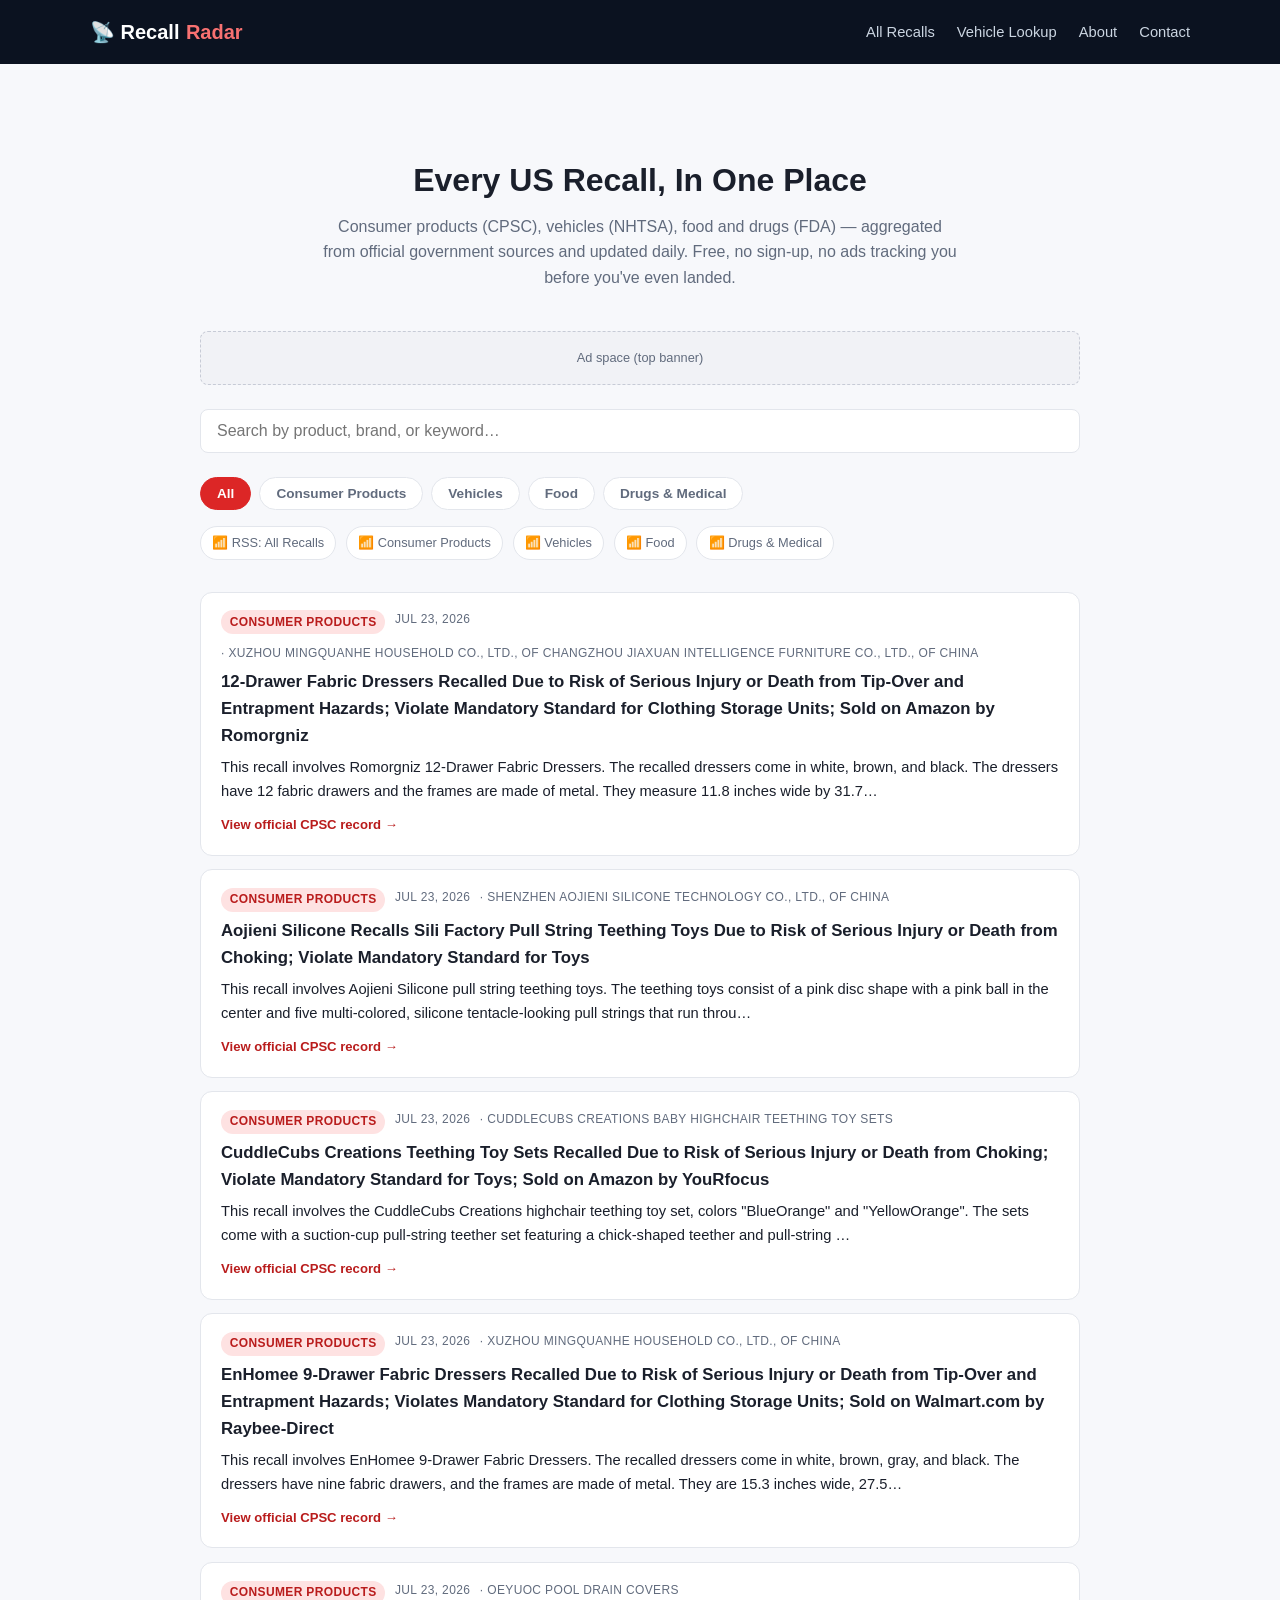
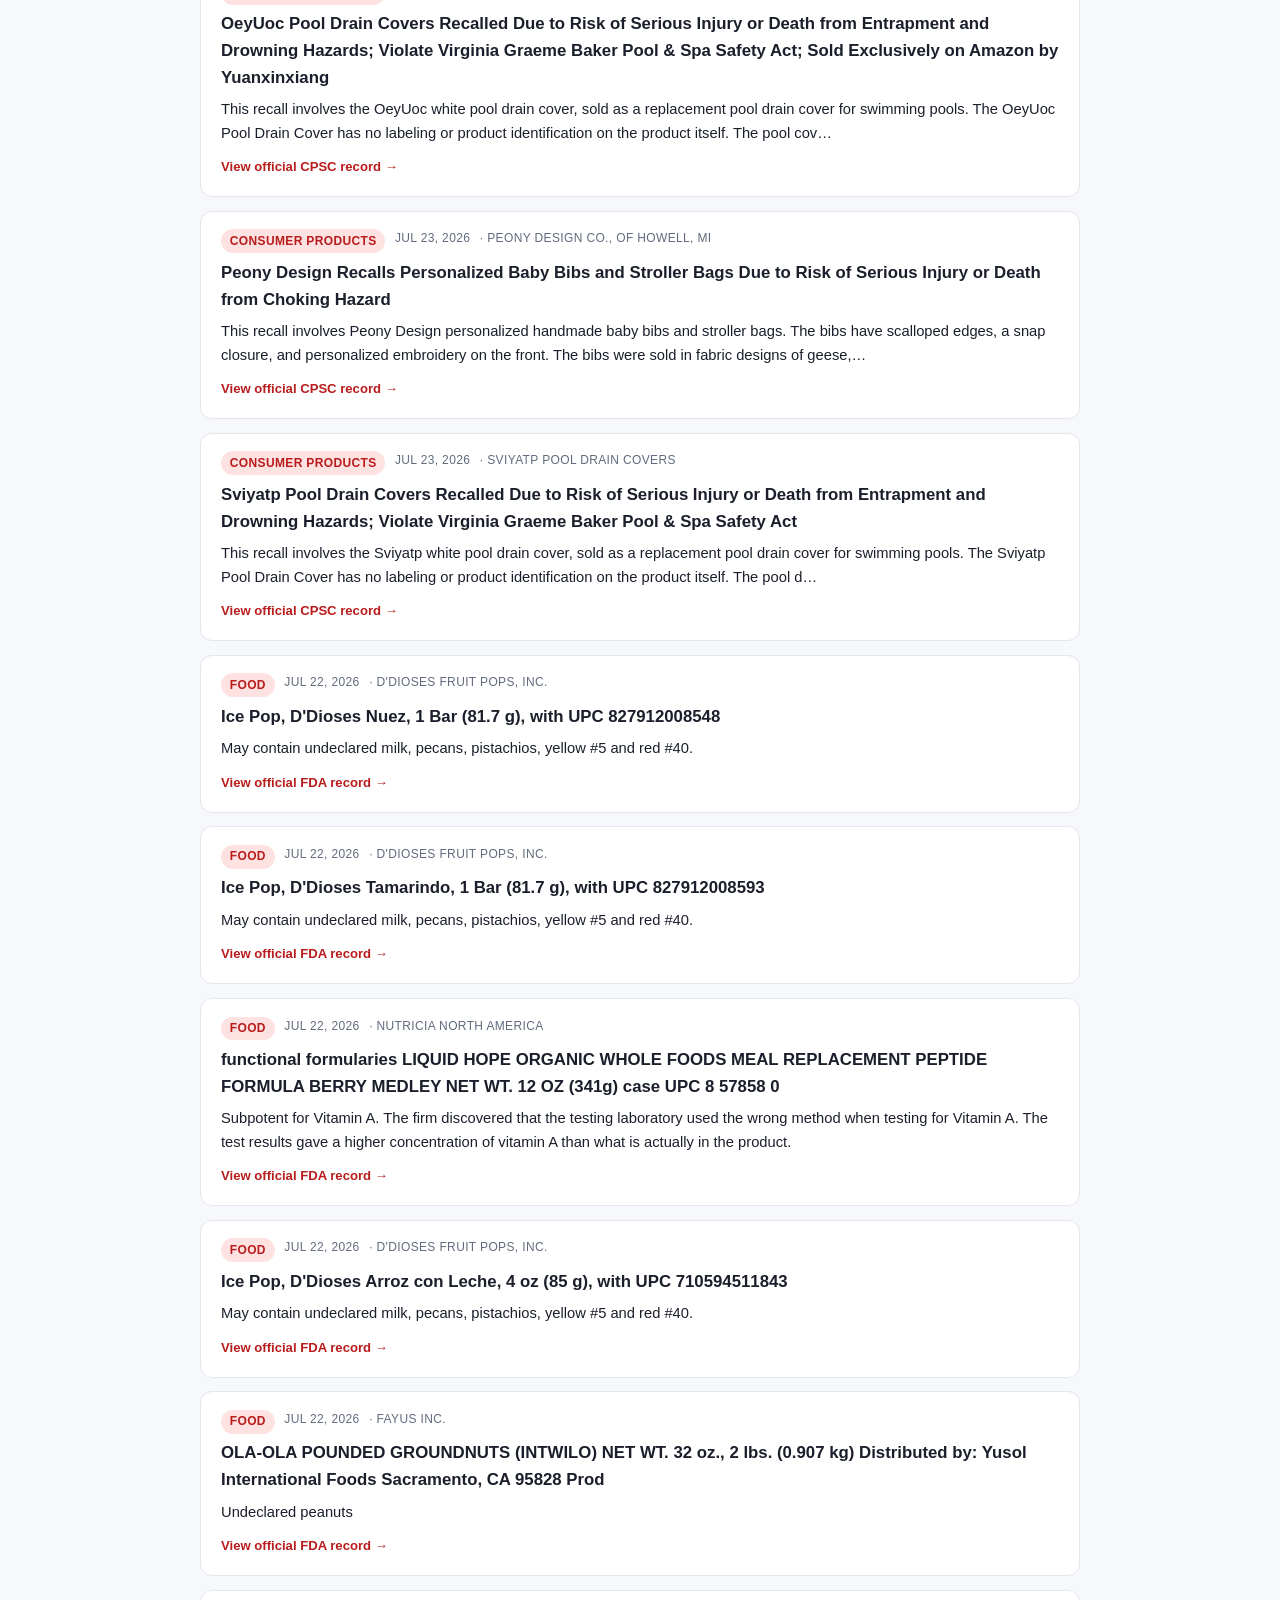
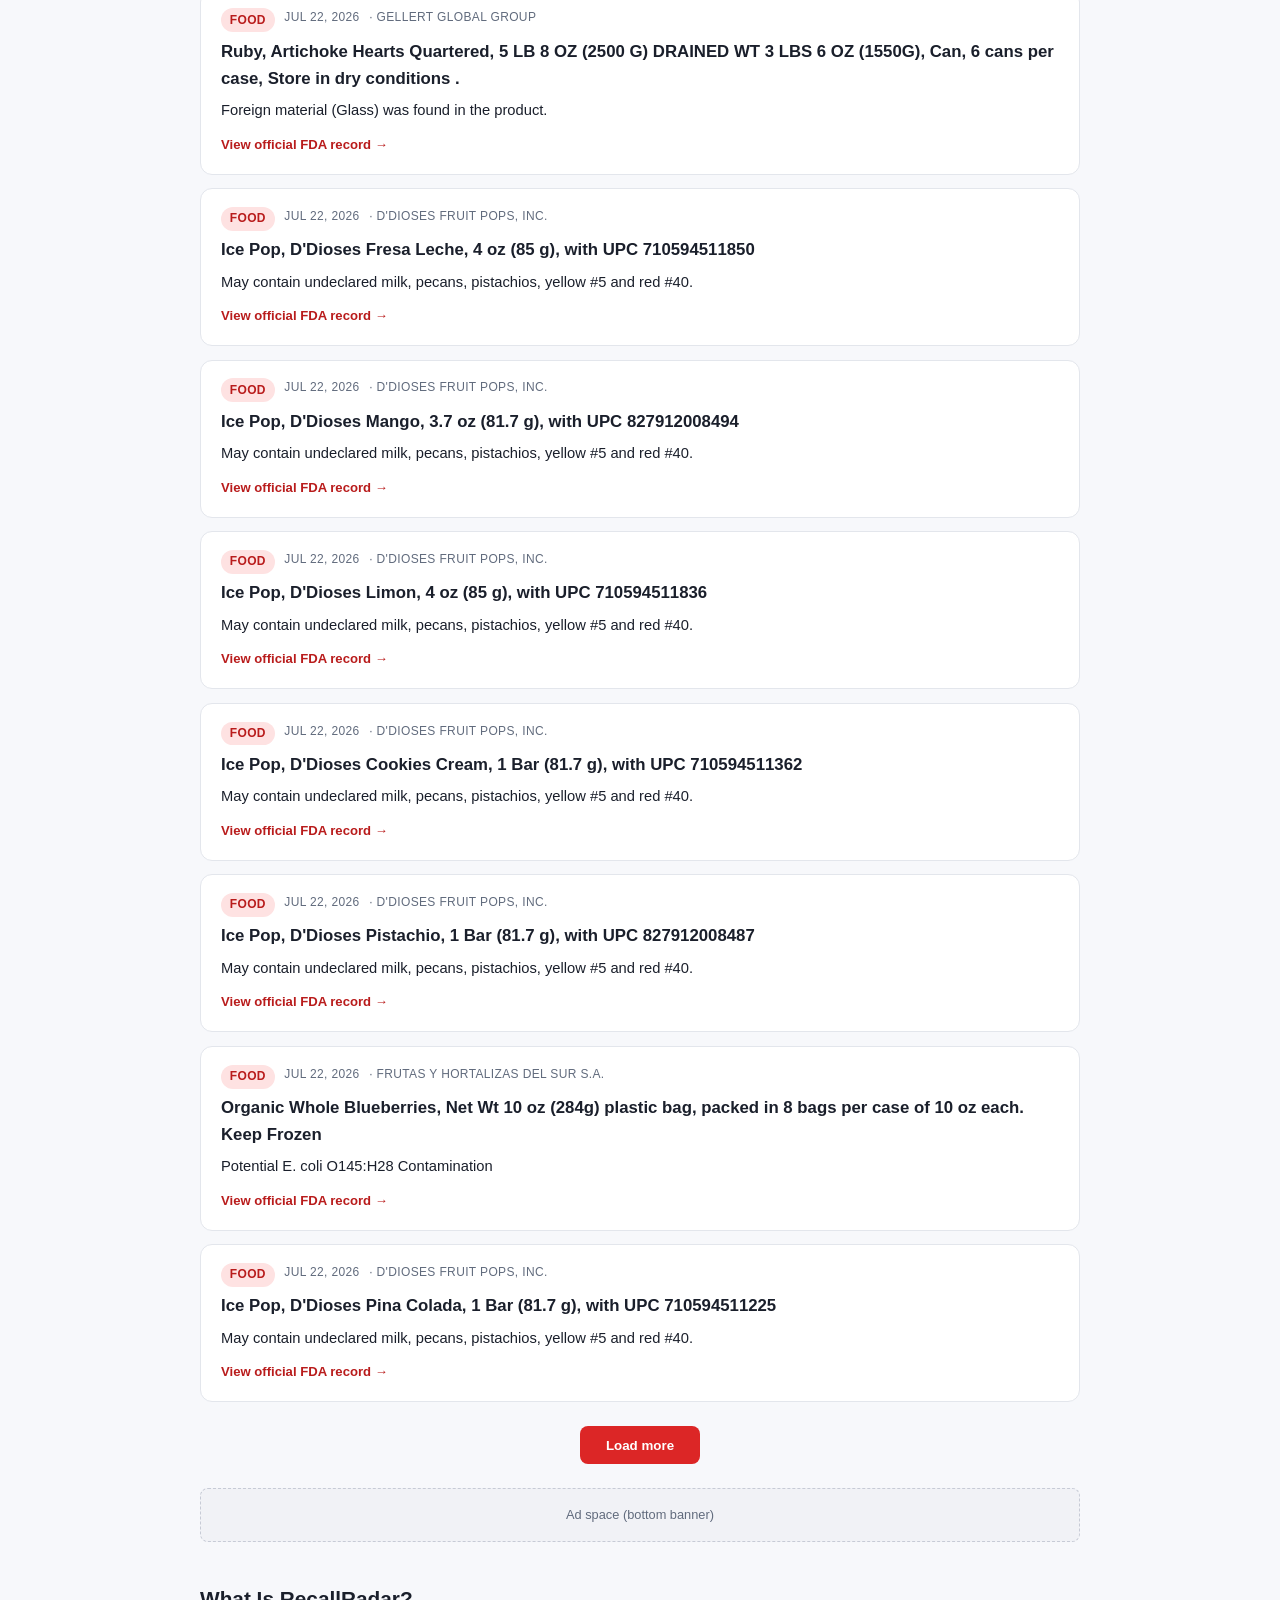
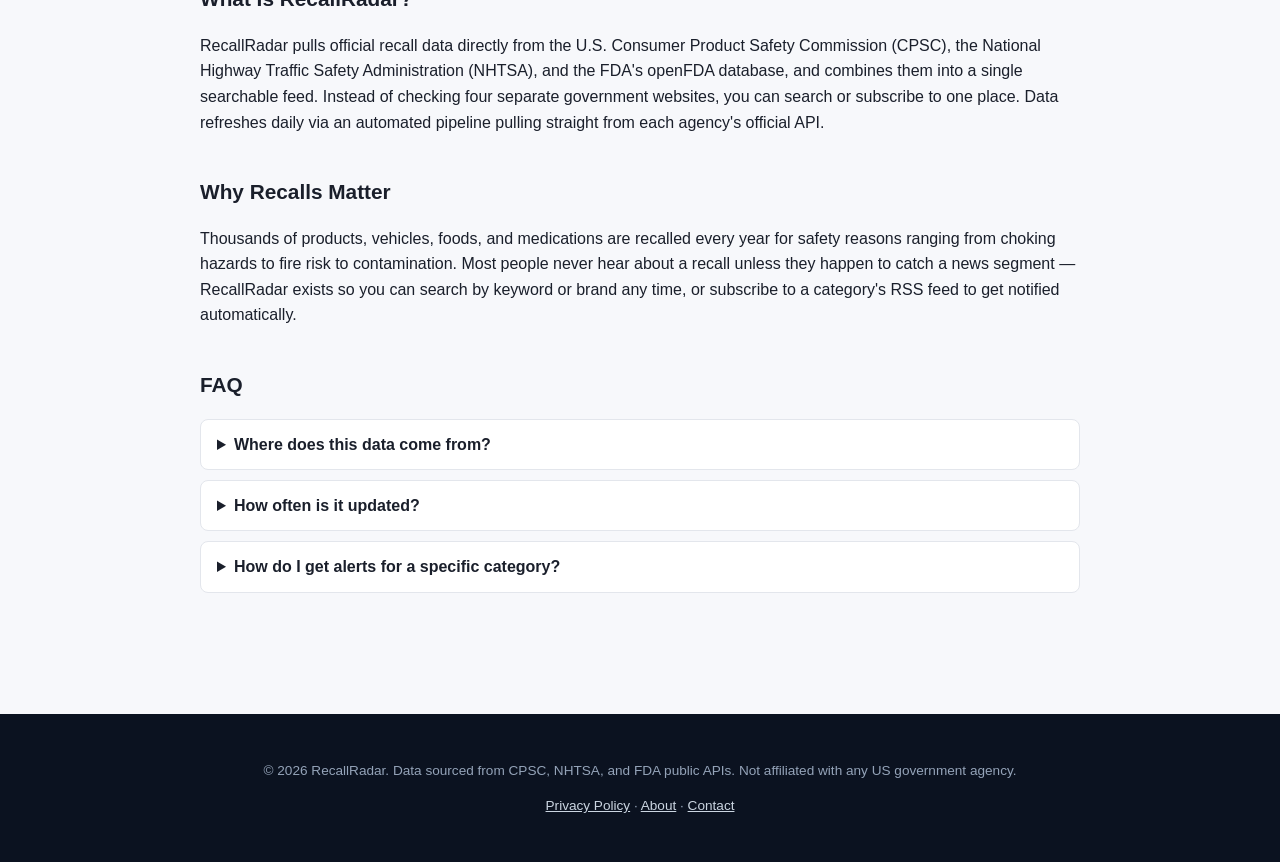
==== index.html @ 8d0bef72 "first commit" ====
<!DOCTYPE html>
<html lang="en">
<head>
<meta charset="UTF-8">
<meta name="viewport" content="width=device-width, initial-scale=1.0">
<title>RecallRadar — All US Product, Vehicle, Food & Drug Recalls in One Place</title>
<meta name="description" content="Search every US government recall — consumer products (CPSC), vehicles (NHTSA), food and drugs (FDA) — in one free, updated-daily feed. No sign-up required.">
<link rel="canonical" href="https://recallradar.example.com/">
<link rel="stylesheet" href="style.css">
<!-- ADSENSE_HEAD_SLOT -->
</head>
<body>
<header>
  <div class="nav-wrap">
    <a class="logo" href="/">📡 Recall<span>Radar</span></a>
    <nav>
      <a href="/">All Recalls</a>
      <a href="/tools/vehicle-recall-lookup.html">Vehicle Lookup</a>
      <a href="/about.html">About</a>
      <a href="/contact.html">Contact</a>
    </nav>
  </div>
</header>

<main>
  <section class="hero">
    <h1>Every US Recall, In One Place</h1>
    <p>Consumer products (CPSC), vehicles (NHTSA), food and drugs (FDA) — aggregated from official government sources and updated daily. Free, no sign-up, no ads tracking you before you've even landed.</p>
  </section>

  <div class="ad-slot">Ad space (top banner)</div>

  <div class="search-bar">
    <input type="text" id="searchBox" placeholder="Search by product, brand, or keyword…">
  </div>
  <div class="tabs" id="tabs">
    <button class="tab active" data-cat="all">All</button>
    <button class="tab" data-cat="consumer-products">Consumer Products</button>
    <button class="tab" data-cat="vehicles">Vehicles</button>
    <button class="tab" data-cat="food">Food</button>
    <button class="tab" data-cat="drugs">Drugs &amp; Medical</button>
  </div>

  <div class="rss-row">
    <a href="/data/rss-all.xml">📶 RSS: All Recalls</a>
    <a href="/data/rss-consumer-products.xml">📶 Consumer Products</a>
    <a href="/data/rss-vehicles.xml">📶 Vehicles</a>
    <a href="/data/rss-food.xml">📶 Food</a>
    <a href="/data/rss-drugs.xml">📶 Drugs &amp; Medical</a>
  </div>

  <div id="recallList"></div>
  <button class="load-more" id="loadMoreBtn" style="display:none">Load more</button>
  <div class="empty" id="emptyState" style="display:none">No recalls match your search.</div>

  <div class="ad-slot">Ad space (bottom banner)</div>

  <div class="content">
    <h2>What Is RecallRadar?</h2>
    <p>RecallRadar pulls official recall data directly from the U.S. Consumer Product Safety Commission (CPSC), the National Highway Traffic Safety Administration (NHTSA), and the FDA's openFDA database, and combines them into a single searchable feed. Instead of checking four separate government websites, you can search or subscribe to one place. Data refreshes daily via an automated pipeline pulling straight from each agency's official API.</p>
    <h2>Why Recalls Matter</h2>
    <p>Thousands of products, vehicles, foods, and medications are recalled every year for safety reasons ranging from choking hazards to fire risk to contamination. Most people never hear about a recall unless they happen to catch a news segment — RecallRadar exists so you can search by keyword or brand any time, or subscribe to a category's RSS feed to get notified automatically.</p>
    <div class="faq">
      <h2>FAQ</h2>
      <details><summary>Where does this data come from?</summary><p>Directly from official government sources: CPSC's SaferProducts.gov API, NHTSA's recall API, and the FDA's openFDA API. RecallRadar does not editorialize or add unverified information — it aggregates and re-presents official data.</p></details>
      <details><summary>How often is it updated?</summary><p>Once per day via an automated job that pulls fresh data from each government source.</p></details>
      <details><summary>How do I get alerts for a specific category?</summary><p>Subscribe to any of the RSS feeds linked above in a free reader like Feedly or Inoreader, or connect them to a free IFTTT/Zapier recipe to get an email or push notification whenever a new item is added.</p></details>
    </div>
  </div>
</main>

<footer>
  <p>&copy; 2026 RecallRadar. Data sourced from CPSC, NHTSA, and FDA public APIs. Not affiliated with any US government agency.</p>
  <p><a href="/privacy-policy.html">Privacy Policy</a> · <a href="/about.html">About</a> · <a href="/contact.html">Contact</a></p>
</footer>

<script>
let allRecalls = [];
let activeCat = 'all';
let shown = 0;
const PAGE = 20;

function fmtDate(d){
  if(!d) return '';
  const dt = new Date(d + 'T00:00:00');
  return dt.toLocaleDateString('en-US', {year:'numeric',month:'short',day:'numeric'});
}

function render(reset){
  const q = document.getElementById('searchBox').value.trim().toLowerCase();
  let filtered = allRecalls.filter(r => activeCat === 'all' || r.category === activeCat);
  if(q){
    filtered = filtered.filter(r =>
      (r.title||'').toLowerCase().includes(q) ||
      (r.brand||'').toLowerCase().includes(q) ||
      (r.description||'').toLowerCase().includes(q)
    );
  }
  if(reset) shown = 0;
  const list = document.getElementById('recallList');
  if(shown === 0) list.innerHTML = '';
  const slice = filtered.slice(shown, shown + PAGE);
  slice.forEach(r => {
    const card = document.createElement('div');
    card.className = 'recall-card';
    card.innerHTML = `
      <div class="meta"><span class="badge">${r.categoryLabel}</span><span>${fmtDate(r.date)}</span>${r.brand ? '<span>· '+r.brand+'</span>' : ''}</div>
      <h3>${r.title}</h3>
      <p>${(r.description||'').slice(0,220)}${(r.description||'').length>220?'…':''}</p>
      <a class="src" href="${r.url}" target="_blank" rel="noopener">View official ${r.source} record →</a>
    `;
    list.appendChild(card);
  });
  shown += slice.length;
  document.getElementById('loadMoreBtn').style.display = shown < filtered.length ? 'block' : 'none';
  document.getElementById('emptyState').style.display = filtered.length === 0 ? 'block' : 'none';
}

document.getElementById('tabs').addEventListener('click', e => {
  if(e.target.classList.contains('tab')){
    document.querySelectorAll('.tab').forEach(t => t.classList.remove('active'));
    e.target.classList.add('active');
    activeCat = e.target.dataset.cat;
    render(true);
  }
});
document.getElementById('searchBox').addEventListener('input', () => render(true));
document.getElementById('loadMoreBtn').addEventListener('click', () => render(false));

fetch('data/recalls.json').then(r => r.json()).then(data => {
  allRecalls = data.recalls || [];
  render(true);
}).catch(() => {
  document.getElementById('emptyState').style.display = 'block';
  document.getElementById('emptyState').textContent = 'Could not load recall data.';
});
</script>
</body>
</html>
---- style.css ----
:root{
  --bg:#0b1220;
  --bg-light:#f7f8fb;
  --card:#ffffff;
  --accent:#dc2626;
  --accent-dark:#b91c1c;
  --text:#1a1f2b;
  --muted:#616b7d;
  --border:#e3e6ec;
  --radius:12px;
}
*{box-sizing:border-box}
body{
  margin:0;
  font-family:-apple-system,BlinkMacSystemFont,"Segoe UI",Roboto,Helvetica,Arial,sans-serif;
  background:var(--bg-light);
  color:var(--text);
  line-height:1.6;
}
header{background:var(--bg);color:#fff;padding:1rem 1.5rem}
.nav-wrap{max-width:1100px;margin:0 auto;display:flex;align-items:center;justify-content:space-between;flex-wrap:wrap;gap:.75rem}
.logo{font-weight:800;font-size:1.25rem;color:#fff;text-decoration:none;display:flex;align-items:center;gap:.4rem}
.logo span{color:#f87171}
nav a{color:#cbd5e1;text-decoration:none;margin-left:1.1rem;font-size:.92rem}
nav a:hover{color:#fff}
main{max-width:920px;margin:0 auto;padding:2rem 1.25rem 4rem}
.hero{text-align:center;padding:2rem 1rem 1rem}
.hero h1{font-size:2rem;margin-bottom:.5rem}
.hero p{color:var(--muted);max-width:640px;margin:0 auto}
.search-bar{display:flex;gap:.6rem;margin:1.5rem 0;flex-wrap:wrap}
.search-bar input[type=text]{flex:1;min-width:200px;padding:.75rem 1rem;border:1px solid var(--border);border-radius:8px;font-size:1rem}
.tabs{display:flex;gap:.5rem;flex-wrap:wrap;margin-bottom:1rem}
.tab{padding:.5rem 1rem;border-radius:999px;border:1px solid var(--border);background:#fff;cursor:pointer;font-size:.85rem;font-weight:600;color:var(--muted)}
.tab.active{background:var(--accent);border-color:var(--accent);color:#fff}
.recall-card{background:var(--card);border:1px solid var(--border);border-radius:var(--radius);padding:1.1rem 1.25rem;margin-bottom:.85rem}
.recall-card .meta{display:flex;gap:.6rem;flex-wrap:wrap;font-size:.75rem;color:var(--muted);margin-bottom:.4rem;text-transform:uppercase;letter-spacing:.03em}
.badge{background:#fee2e2;color:var(--accent-dark);padding:.15rem .55rem;border-radius:999px;font-weight:700}
.recall-card h3{margin:.2rem 0 .4rem;font-size:1.05rem}
.recall-card p{margin:0 0 .5rem;color:var(--text);font-size:.92rem}
.recall-card a.src{font-size:.82rem;font-weight:600;color:var(--accent-dark);text-decoration:none}
.load-more{display:block;margin:1.5rem auto;padding:.7rem 1.6rem;background:var(--accent);color:#fff;border:none;border-radius:8px;font-weight:600;cursor:pointer}
.load-more:hover{background:var(--accent-dark)}
.rss-row{display:flex;gap:.6rem;flex-wrap:wrap;margin:1rem 0 2rem}
.rss-row a{font-size:.8rem;color:var(--muted);text-decoration:none;border:1px solid var(--border);padding:.35rem .7rem;border-radius:999px;background:#fff}
.rss-row a:hover{color:var(--accent-dark);border-color:var(--accent)}
.ad-slot{background:#f1f2f6;border:1px dashed #c7cbd6;border-radius:8px;padding:1rem;text-align:center;color:var(--muted);font-size:.8rem;margin:1.5rem 0}
.calc-card{background:var(--card);border:1px solid var(--border);border-radius:var(--radius);padding:1.5rem;margin-bottom:1.5rem}
label{display:block;font-weight:600;font-size:.88rem;margin:.9rem 0 .3rem}
input,select{width:100%;padding:.65rem .75rem;border:1px solid var(--border);border-radius:8px;font-size:1rem;background:#fff;color:var(--text)}
button.primary{margin-top:1.25rem;background:var(--accent);color:#fff;border:none;padding:.75rem 1.5rem;border-radius:8px;font-size:1rem;font-weight:700;cursor:pointer}
button.primary:hover{background:var(--accent-dark)}
.content h2{margin-top:2.5rem;font-size:1.3rem}
.faq details{border:1px solid var(--border);border-radius:8px;padding:.75rem 1rem;margin-bottom:.6rem;background:#fff}
.faq summary{font-weight:600;cursor:pointer}
.empty{text-align:center;color:var(--muted);padding:2rem}
footer{background:var(--bg);color:#94a3b8;text-align:center;padding:2rem 1rem;font-size:.85rem;margin-top:3rem}
footer a{color:#cbd5e1}
.breadcrumb{font-size:.85rem;color:var(--muted);margin-bottom:1rem}
.breadcrumb a{color:var(--accent-dark)}
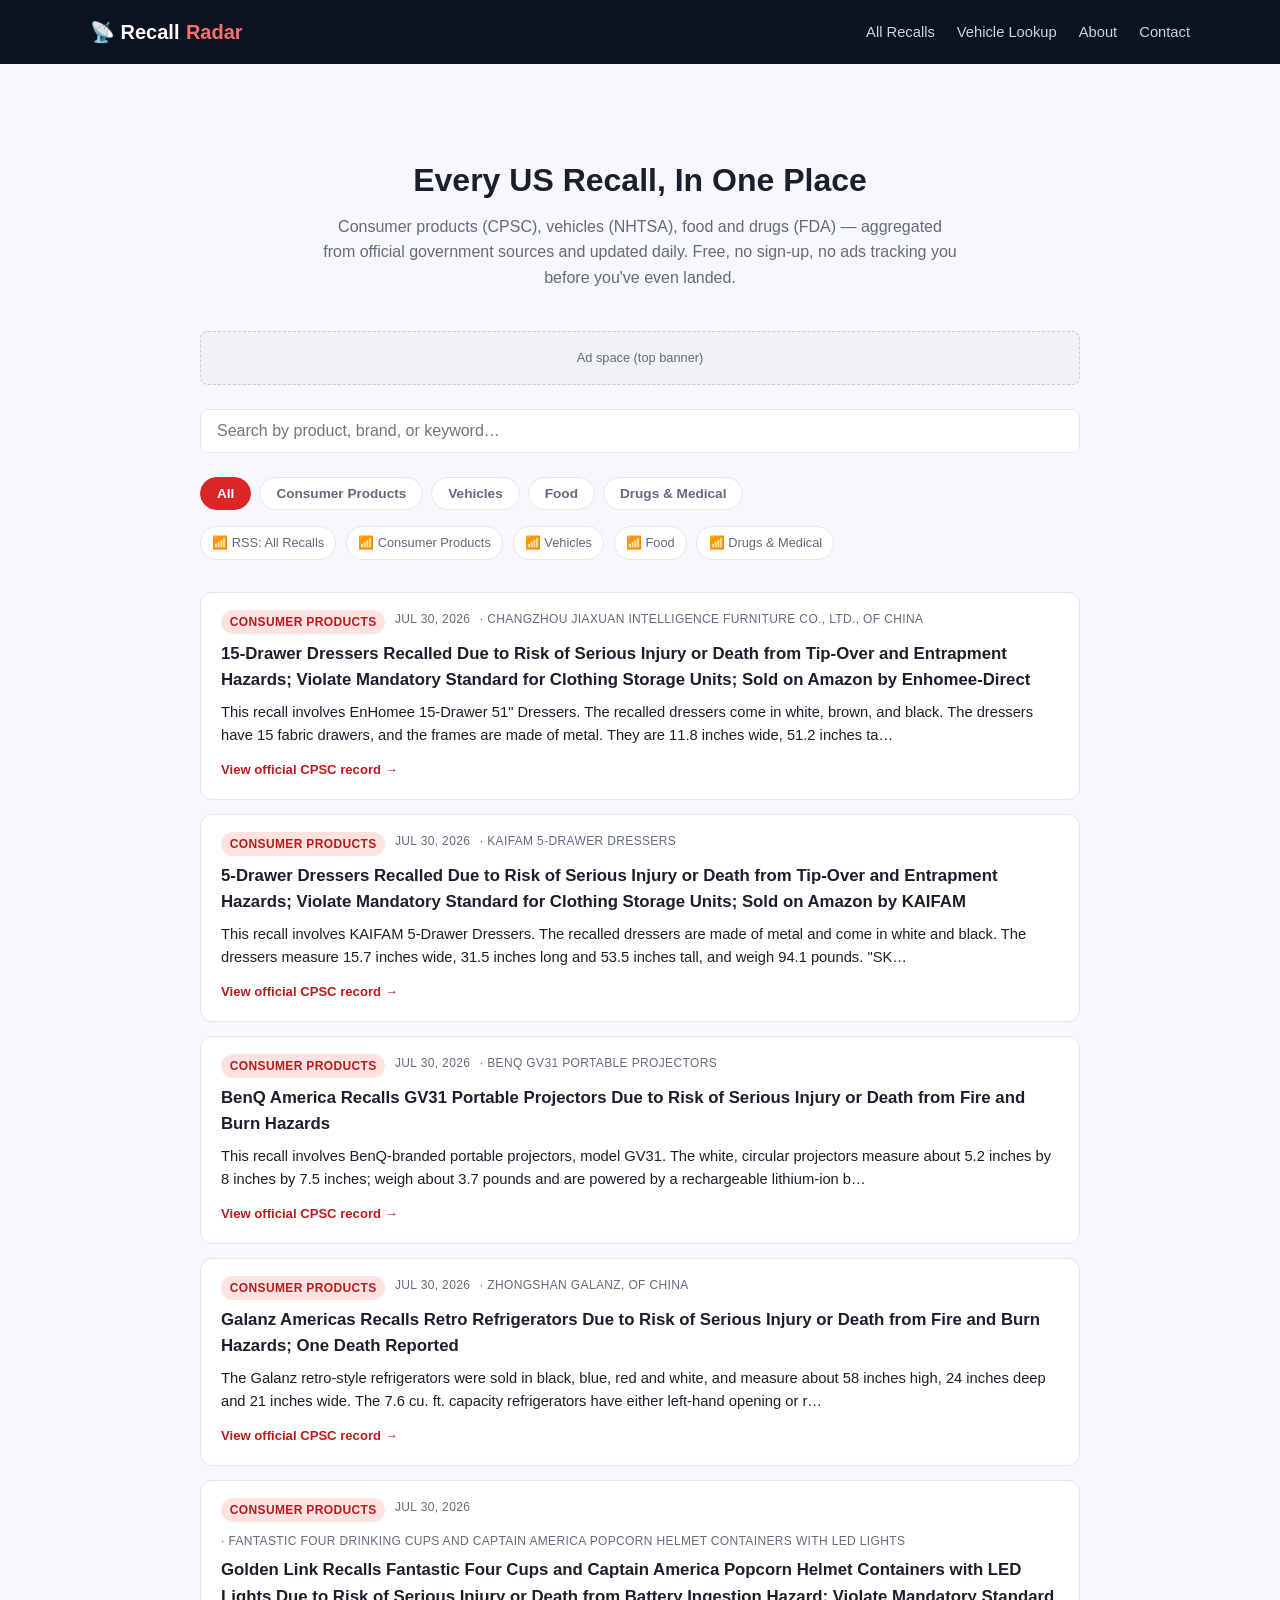
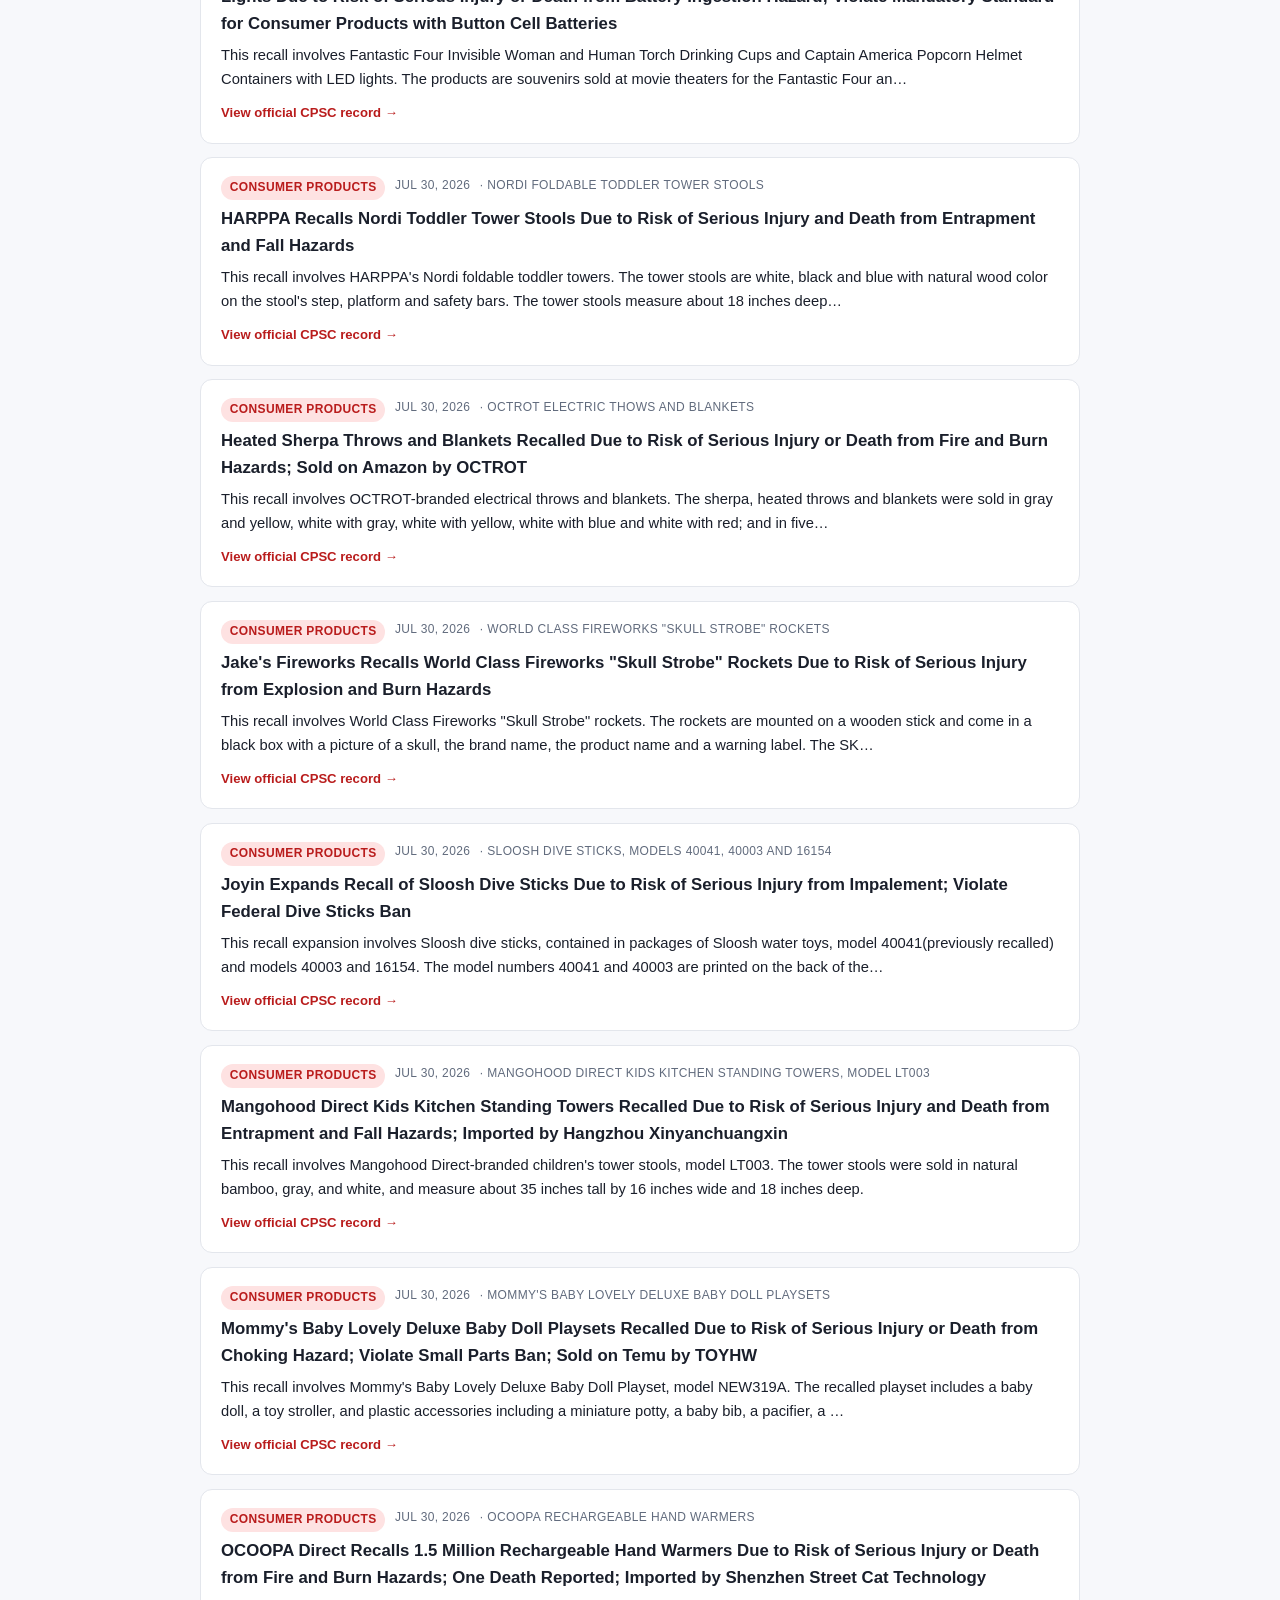
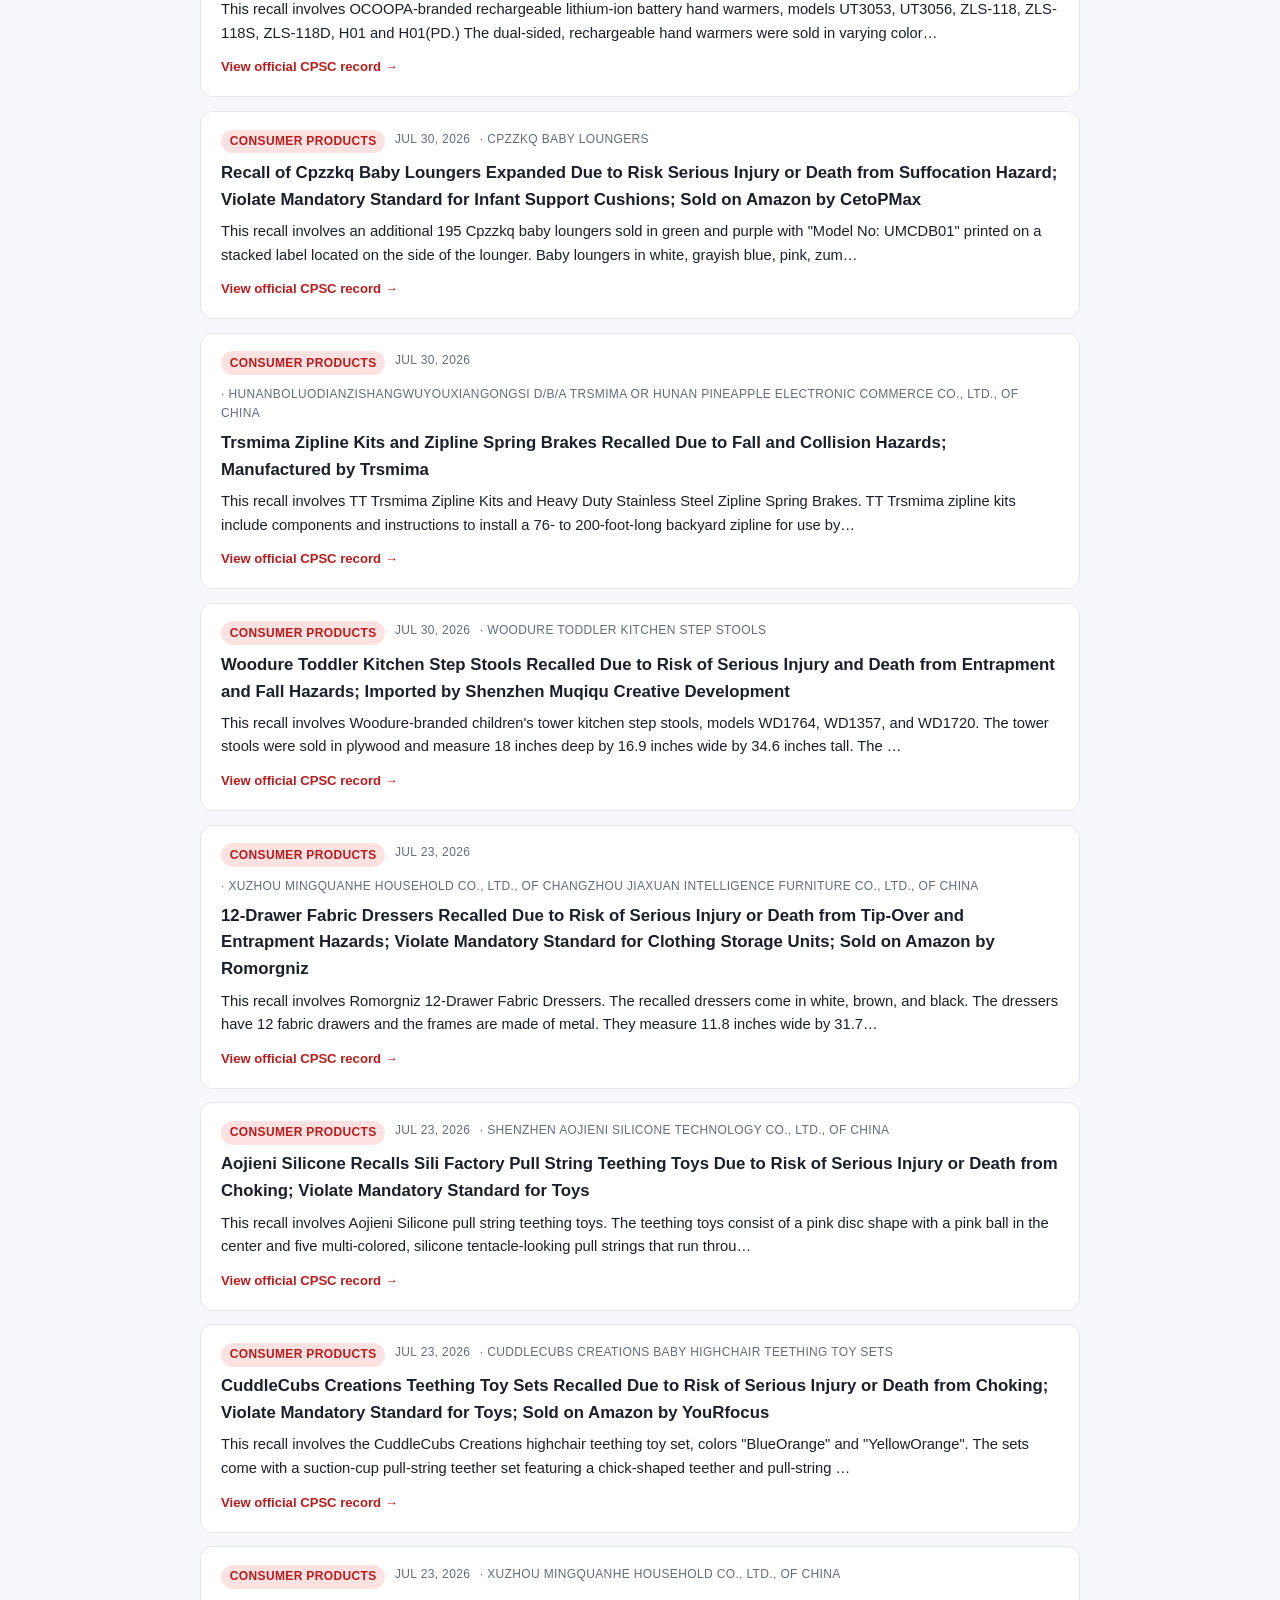
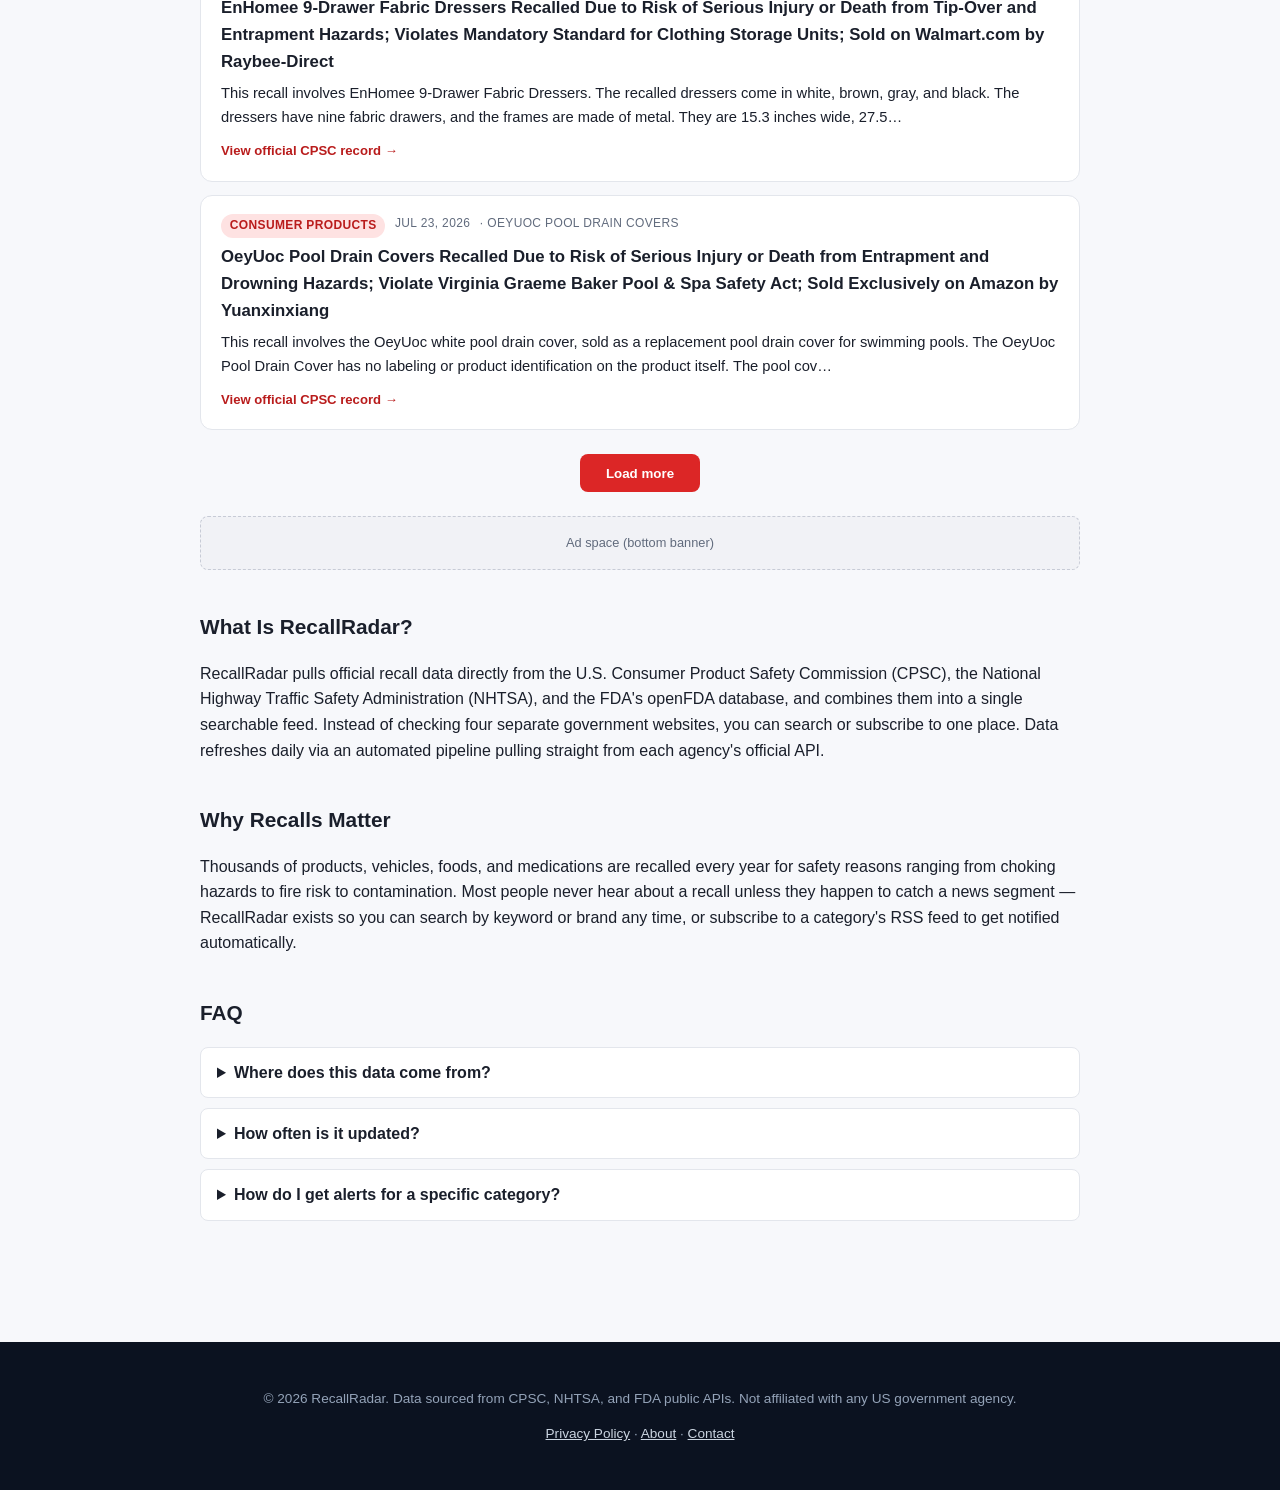
==== commit 46d21ae2: "Point site at live GitHub Pages URL, fix subpath links, rewrite README - Replace placeholder domain " ====
--- a/index.html
+++ b/index.html
@@ -5,19 +5,19 @@
 <meta name="viewport" content="width=device-width, initial-scale=1.0">
 <title>RecallRadar — All US Product, Vehicle, Food & Drug Recalls in One Place</title>
 <meta name="description" content="Search every US government recall — consumer products (CPSC), vehicles (NHTSA), food and drugs (FDA) — in one free, updated-daily feed. No sign-up required.">
-<link rel="canonical" href="https://recallradar.example.com/">
+<link rel="canonical" href="https://getalysis.github.io/RecallRadar/">
 <link rel="stylesheet" href="style.css">
 <!-- ADSENSE_HEAD_SLOT -->
 </head>
 <body>
 <header>
   <div class="nav-wrap">
-    <a class="logo" href="/">📡 Recall<span>Radar</span></a>
+    <a class="logo" href="/RecallRadar/">📡 Recall<span>Radar</span></a>
     <nav>
-      <a href="/">All Recalls</a>
-      <a href="/tools/vehicle-recall-lookup.html">Vehicle Lookup</a>
-      <a href="/about.html">About</a>
-      <a href="/contact.html">Contact</a>
+      <a href="/RecallRadar/">All Recalls</a>
+      <a href="/RecallRadar/tools/vehicle-recall-lookup.html">Vehicle Lookup</a>
+      <a href="/RecallRadar/about.html">About</a>
+      <a href="/RecallRadar/contact.html">Contact</a>
     </nav>
   </div>
 </header>
@@ -42,11 +42,11 @@
   </div>
 
   <div class="rss-row">
-    <a href="/data/rss-all.xml">📶 RSS: All Recalls</a>
-    <a href="/data/rss-consumer-products.xml">📶 Consumer Products</a>
-    <a href="/data/rss-vehicles.xml">📶 Vehicles</a>
-    <a href="/data/rss-food.xml">📶 Food</a>
-    <a href="/data/rss-drugs.xml">📶 Drugs &amp; Medical</a>
+    <a href="/RecallRadar/data/rss-all.xml">📶 RSS: All Recalls</a>
+    <a href="/RecallRadar/data/rss-consumer-products.xml">📶 Consumer Products</a>
+    <a href="/RecallRadar/data/rss-vehicles.xml">📶 Vehicles</a>
+    <a href="/RecallRadar/data/rss-food.xml">📶 Food</a>
+    <a href="/RecallRadar/data/rss-drugs.xml">📶 Drugs &amp; Medical</a>
   </div>
 
   <div id="recallList"></div>
@@ -71,7 +71,7 @@
 
 <footer>
   <p>&copy; 2026 RecallRadar. Data sourced from CPSC, NHTSA, and FDA public APIs. Not affiliated with any US government agency.</p>
-  <p><a href="/privacy-policy.html">Privacy Policy</a> · <a href="/about.html">About</a> · <a href="/contact.html">Contact</a></p>
+  <p><a href="/RecallRadar/privacy-policy.html">Privacy Policy</a> · <a href="/RecallRadar/about.html">About</a> · <a href="/RecallRadar/contact.html">Contact</a></p>
 </footer>
 
 <script>
